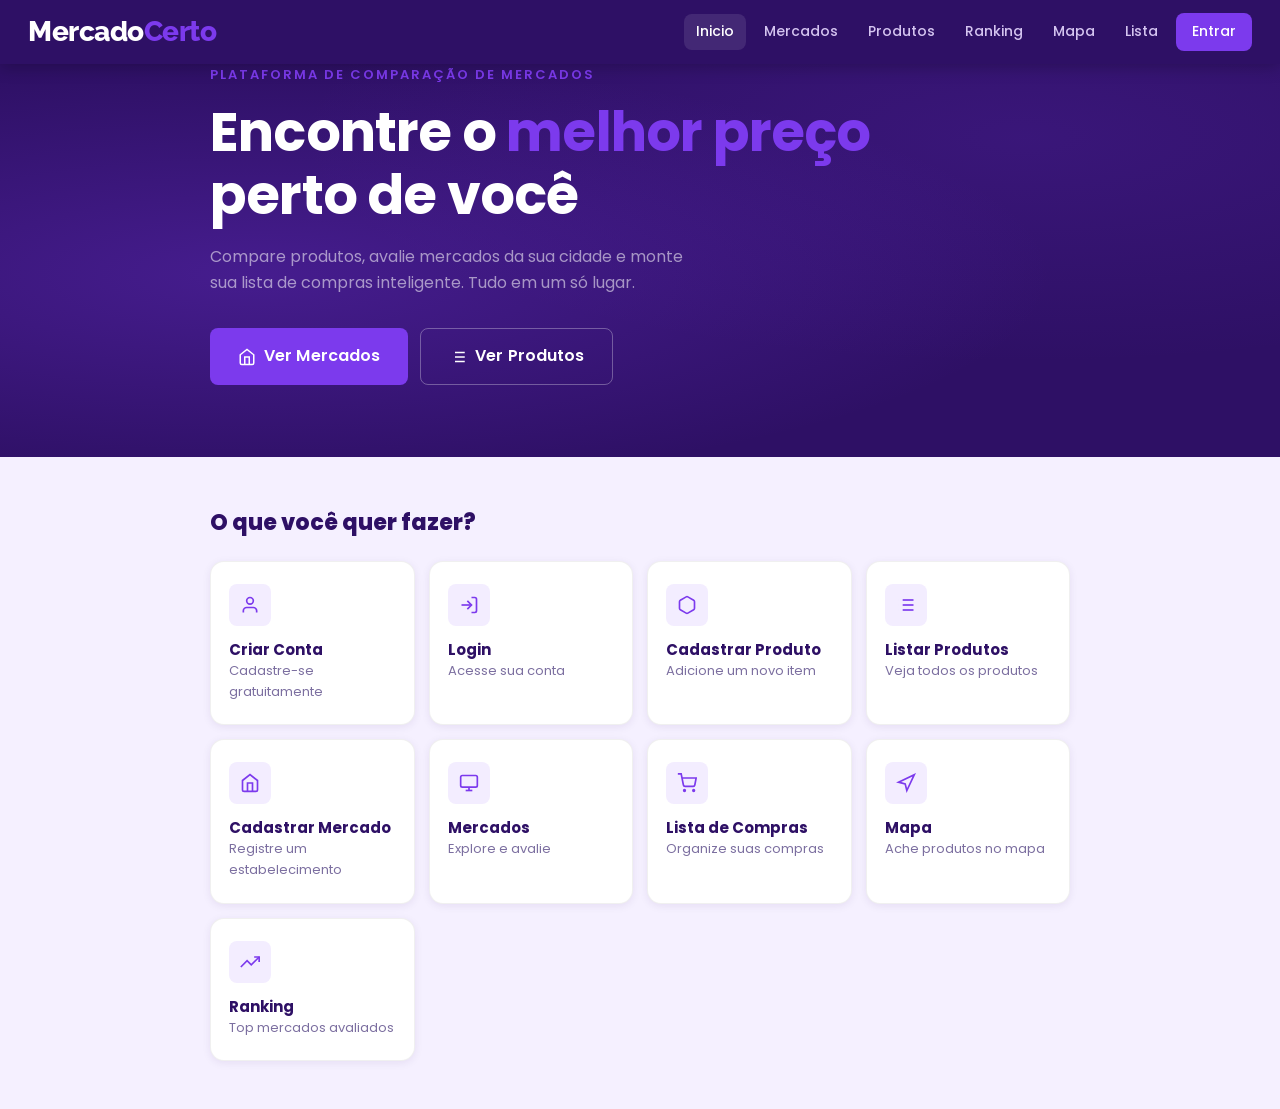
==== src/main/resources/static/index.html @ d7cc8259 "Initial commit: subindo MercadoCerto startup completo" ====
<!doctype html>
<html lang="pt-BR">
<head>
  <meta charset="utf-8"/>
  <meta name="viewport" content="width=device-width,initial-scale=1"/>
  <title>MercadoCerto — Compare, economize e descubra</title>
  <link rel="stylesheet" href="css/style.css"/>
  <link rel="stylesheet" href="https://cdnjs.cloudflare.com/ajax/libs/font-awesome/6.5.0/css/all.min.css"/>
</head>
<body>

<header class="header" id="main-header"></header>

<!-- HERO -->
<section class="home-hero">
  <div class="container">
    <p class="home-hero-eyebrow">Plataforma de Comparação de Mercados</p>
    <h1 class="home-hero-title">
      Encontre o <em>melhor preço</em><br>perto de você
    </h1>
    <p class="home-hero-desc">
      Compare produtos, avalie mercados da sua cidade e monte sua lista de compras inteligente. Tudo em um só lugar.
    </p>
    <div class="home-hero-actions">
      <a href="mercados.html" class="btn btn-primary btn-lg">
        <svg width="18" height="18" viewBox="0 0 24 24" fill="none" stroke="currentColor" stroke-width="2"><path d="M3 9l9-7 9 7v11a2 2 0 01-2 2H5a2 2 0 01-2-2z"/><polyline points="9 22 9 12 15 12 15 22"/></svg>
        Ver Mercados
      </a>
      <a href="lista-produtos.html" class="btn btn-ghost btn-lg" style="color:#fff;border-color:rgba(255,255,255,.3);">
        <svg width="18" height="18" viewBox="0 0 24 24" fill="none" stroke="currentColor" stroke-width="2"><line x1="8" y1="6" x2="21" y2="6"/><line x1="8" y1="12" x2="21" y2="12"/><line x1="8" y1="18" x2="21" y2="18"/><line x1="3" y1="6" x2="3.01" y2="6"/><line x1="3" y1="12" x2="3.01" y2="12"/><line x1="3" y1="18" x2="3.01" y2="18"/></svg>
        Ver Produtos
      </a>
    </div>
  </div>
</section>

<!-- ACTIONS -->
<section class="home-actions-section">
  <div class="container">
    <p class="home-actions-title">O que você quer fazer?</p>

    <div class="actions-grid">

      <a href="cadastro.html" class="action-card">
        <div class="action-card-icon">
          <svg width="20" height="20" viewBox="0 0 24 24" fill="none" stroke="currentColor" stroke-width="2"><path d="M20 21v-2a4 4 0 00-4-4H8a4 4 0 00-4 4v2"/><circle cx="12" cy="7" r="4"/></svg>
        </div>
        <div>
          <div class="action-card-label">Criar Conta</div>
          <div class="action-card-desc">Cadastre-se gratuitamente</div>
        </div>
      </a>

      <a href="login.html" class="action-card">
        <div class="action-card-icon">
          <svg width="20" height="20" viewBox="0 0 24 24" fill="none" stroke="currentColor" stroke-width="2"><path d="M15 3h4a2 2 0 012 2v14a2 2 0 01-2 2h-4"/><polyline points="10 17 15 12 10 7"/><line x1="15" y1="12" x2="3" y2="12"/></svg>
        </div>
        <div>
          <div class="action-card-label">Login</div>
          <div class="action-card-desc">Acesse sua conta</div>
        </div>
      </a>

      <a href="cadastro-produto.html" class="action-card">
        <div class="action-card-icon">
          <svg width="20" height="20" viewBox="0 0 24 24" fill="none" stroke="currentColor" stroke-width="2"><path d="M21 16V8a2 2 0 00-1-1.73l-7-4a2 2 0 00-2 0l-7 4A2 2 0 003 8v8a2 2 0 001 1.73l7 4a2 2 0 002 0l7-4A2 2 0 0021 16z"/></svg>
        </div>
        <div>
          <div class="action-card-label">Cadastrar Produto</div>
          <div class="action-card-desc">Adicione um novo item</div>
        </div>
      </a>

      <a href="lista-produtos.html" class="action-card">
        <div class="action-card-icon">
          <svg width="20" height="20" viewBox="0 0 24 24" fill="none" stroke="currentColor" stroke-width="2"><line x1="8" y1="6" x2="21" y2="6"/><line x1="8" y1="12" x2="21" y2="12"/><line x1="8" y1="18" x2="21" y2="18"/><line x1="3" y1="6" x2="3.01" y2="6"/><line x1="3" y1="12" x2="3.01" y2="12"/><line x1="3" y1="18" x2="3.01" y2="18"/></svg>
        </div>
        <div>
          <div class="action-card-label">Listar Produtos</div>
          <div class="action-card-desc">Veja todos os produtos</div>
        </div>
      </a>

      <a href="cadastro-mercado.html" class="action-card">
        <div class="action-card-icon">
          <svg width="20" height="20" viewBox="0 0 24 24" fill="none" stroke="currentColor" stroke-width="2"><path d="M3 9l9-7 9 7v11a2 2 0 01-2 2H5a2 2 0 01-2-2z"/><polyline points="9 22 9 12 15 12 15 22"/></svg>
        </div>
        <div>
          <div class="action-card-label">Cadastrar Mercado</div>
          <div class="action-card-desc">Registre um estabelecimento</div>
        </div>
      </a>

      <a href="mercados.html" class="action-card">
        <div class="action-card-icon">
          <svg width="20" height="20" viewBox="0 0 24 24" fill="none" stroke="currentColor" stroke-width="2"><rect x="2" y="3" width="20" height="14" rx="2"/><line x1="8" y1="21" x2="16" y2="21"/><line x1="12" y1="17" x2="12" y2="21"/></svg>
        </div>
        <div>
          <div class="action-card-label">Mercados</div>
          <div class="action-card-desc">Explore e avalie</div>
        </div>
      </a>

      <a href="lista-compra.html" class="action-card">
        <div class="action-card-icon">
          <svg width="20" height="20" viewBox="0 0 24 24" fill="none" stroke="currentColor" stroke-width="2"><circle cx="9" cy="21" r="1"/><circle cx="20" cy="21" r="1"/><path d="M1 1h4l2.68 13.39a2 2 0 001.99 1.61h9.72a2 2 0 001.99-1.61L23 6H6"/></svg>
        </div>
        <div>
          <div class="action-card-label">Lista de Compras</div>
          <div class="action-card-desc">Organize suas compras</div>
        </div>
      </a>

      <a href="mapa.html" class="action-card">
        <div class="action-card-icon">
          <svg width="20" height="20" viewBox="0 0 24 24" fill="none" stroke="currentColor" stroke-width="2"><polygon points="3 11 22 2 13 21 11 13 3 11"/></svg>
        </div>
        <div>
          <div class="action-card-label">Mapa</div>
          <div class="action-card-desc">Ache produtos no mapa</div>
        </div>
      </a>

      <a href="ranking.html" class="action-card">
        <div class="action-card-icon">
          <svg width="20" height="20" viewBox="0 0 24 24" fill="none" stroke="currentColor" stroke-width="2"><polyline points="23 6 13.5 15.5 8.5 10.5 1 18"/><polyline points="17 6 23 6 23 12"/></svg>
        </div>
        <div>
          <div class="action-card-label">Ranking</div>
          <div class="action-card-desc">Top mercados avaliados</div>
        </div>
      </a>

    </div>
  </div>
</section>

<script src="js/main.js"></script>
<script src="js/header.js"></script>
<script>
  // Adaptar interface baseado no usuario logado
  (function() {
    const u = getUsuarioLogado();
    if (!u) return;

    // Esconder cards de login/cadastro se logado
    const actions = document.querySelector('.actions-grid');
    if (!actions) return;

    // Adicionar card de dashboard no inicio
    const dashCard = document.createElement('a');
    dashCard.href = u.tipoConta === 'COMERCIO' ? 'painel-comercio.html' : 'dashboard.html';
    dashCard.className = 'action-card';
    dashCard.innerHTML = `
      <div class="action-card-icon">
        <svg width="20" height="20" viewBox="0 0 24 24" fill="none" stroke="currentColor" stroke-width="2"><rect x="3" y="3" width="7" height="7"/><rect x="14" y="3" width="7" height="7"/><rect x="14" y="14" width="7" height="7"/><rect x="3" y="14" width="7" height="7"/></svg>
      </div>
      <div>
        <div class="action-card-label">Meu Painel</div>
        <div class="action-card-desc">${u.tipoConta === 'COMERCIO' ? 'Gerencie seu comercio' : 'Suas listas e precos'}</div>
      </div>`;
    actions.insertBefore(dashCard, actions.firstChild);

    // Esconder cards de Criar Conta e Login
    const links = actions.querySelectorAll('a');
    links.forEach(link => {
      if (link.href.includes('cadastro.html') || link.href.includes('login.html')) {
        link.style.display = 'none';
      }
      // Esconder "Cadastrar Produto" e "Cadastrar Mercado" para consumidores
      if (u.tipoConta === 'USUARIO') {
        if (link.href.includes('cadastro-produto.html') || link.href.includes('cadastro-mercado.html')) {
          link.style.display = 'none';
        }
      }
    });
  })();
</script>
</body>
</html>
---- src/main/resources/static/css/style.css ----
@import url('https://fonts.googleapis.com/css2?family=Poppins:ital,wght@0,300;0,400;0,500;0,600;0,700;0,800;1,300;1,400&family=Raleway:wght@700;800&display=swap');

/* ═══════════════════════════════════════════════
   TOKENS
═══════════════════════════════════════════════ */
:root {
  --green:       #7c3aed;
  --green-dark:  #6d28d9;
  --green-light: #f3edff;
  --green-glow:  rgba(124, 58, 237, 0.18);

  --ink:         #2e1065;
  --ink-mid:     #4c1d95;
  --ink-soft:    #7c6fa0;
  --ink-faint:   #d4c4f0;

  --surface:     #ffffff;
  --surface-2:   #f5f0ff;
  --surface-3:   #ede8ff;

  --danger:      #e03c3c;
  --gold:        #f5a623;
  --price-red:   #e12626;

  --radius-sm:   8px;
  --radius:      14px;
  --radius-lg:   22px;

  --shadow-sm:   0 2px 8px rgba(46,16,101,.08);
  --shadow:      0 6px 24px rgba(46,16,101,.12);
  --shadow-lg:   0 16px 48px rgba(46,16,101,.16);

  --transition:  0.22s cubic-bezier(.4,0,.2,1);
  --font-head:   'Poppins', sans-serif;
  --font-body:   'Poppins', sans-serif;
  --font-brand:  'Raleway', sans-serif;
}

/* ═══════════════════════════════════════════════
   RESET & BASE
═══════════════════════════════════════════════ */
*, *::before, *::after { margin: 0; padding: 0; box-sizing: border-box; }

html { scroll-behavior: smooth; }

body {
  font-family: var(--font-body);
  font-size: 16px;
  line-height: 1.65;
  color: var(--ink);
  background: var(--surface-2);
  min-height: 100vh;
  -webkit-font-smoothing: antialiased;
}

/* ═══════════════════════════════════════════════
   HEADER
═══════════════════════════════════════════════ */
.header {
  position: fixed;
  top: 0; left: 0; right: 0;
  z-index: 100;
  height: 64px;
  background: var(--ink);
  display: flex;
  align-items: center;
  justify-content: space-between;
  padding: 0 28px;
  box-shadow: 0 2px 16px rgba(0,0,0,.25);
}

.header-brand {
  font-family: var(--font-brand);
  font-size: 28px;
  font-weight: 800;
  text-decoration: none;
  letter-spacing: -0.5px;
  display: flex;
  align-items: center;
  gap: 0;
}

.brand-mercado { color: #fff; }
.brand-certo   { color: var(--green); }

.header-nav {
  display: flex;
  align-items: center;
  gap: 6px;
}

.nav-link {
  font-family: var(--font-body);
  font-size: 14px;
  font-weight: 500;
  color: var(--ink-faint);
  text-decoration: none;
  padding: 6px 12px;
  border-radius: var(--radius-sm);
  transition: var(--transition);
  white-space: nowrap;
}

.nav-link:hover, .nav-link.active {
  color: #fff;
  background: rgba(255,255,255,.1);
}

.nav-link-cta {
  background: var(--green);
  color: #fff !important;
  padding: 7px 16px;
}

.nav-link-cta:hover {
  background: var(--green-dark) !important;
}

/* Hamburger (mobile) */
.hamburger {
  display: none;
  flex-direction: column;
  gap: 5px;
  background: none;
  border: none;
  cursor: pointer;
  padding: 4px;
}

.hamburger span {
  display: block;
  width: 22px;
  height: 2px;
  background: #fff;
  border-radius: 2px;
  transition: var(--transition);
}

/* Mobile nav drawer */
.mobile-nav {
  display: none;
  position: fixed;
  top: 64px; left: 0; right: 0;
  background: var(--ink);
  padding: 12px 16px 20px;
  z-index: 99;
  box-shadow: var(--shadow-lg);
  flex-direction: column;
  gap: 4px;
}

.mobile-nav.open { display: flex; }

.mobile-nav .nav-link {
  font-size: 16px;
  padding: 10px 14px;
  color: var(--ink-faint);
}

/* ═══════════════════════════════════════════════
   PAGE WRAPPER
═══════════════════════════════════════════════ */
.page {
  padding-top: 88px;
  min-height: 100vh;
}

.container {
  width: 100%;
  max-width: 900px;
  margin: 0 auto;
  padding: 0 20px;
}

.container-narrow {
  width: 100%;
  max-width: 480px;
  margin: 0 auto;
  padding: 0 20px;
}

/* ═══════════════════════════════════════════════
   PAGE HEADERS
═══════════════════════════════════════════════ */
.page-title {
  font-family: var(--font-head);
  font-size: 32px;
  font-weight: 700;
  color: var(--ink);
  margin-bottom: 8px;
  letter-spacing: -0.3px;
  line-height: 1.2;
}

.page-subtitle {
  font-size: 15px;
  color: var(--ink-soft);
  margin-bottom: 32px;
  line-height: 1.6;
}

/* ═══════════════════════════════════════════════
   CARD
═══════════════════════════════════════════════ */
.card {
  background: var(--surface);
  border-radius: var(--radius-lg);
  box-shadow: var(--shadow);
  padding: 32px;
  border: 1px solid rgba(0,0,0,.05);
}

.card-sm { padding: 20px 24px; }

/* ═══════════════════════════════════════════════
   FORMS
═══════════════════════════════════════════════ */
.form-group {
  display: flex;
  flex-direction: column;
  gap: 7px;
  margin-bottom: 24px;
}

.form-label {
  font-size: 14px;
  font-weight: 600;
  color: var(--ink-mid);
  letter-spacing: .2px;
}

.form-label .req { color: var(--green); margin-left: 2px; }

.form-input,
.form-select,
.form-textarea {
  width: 100%;
  padding: 12px 14px;
  border: 1.5px solid var(--ink-faint);
  border-radius: var(--radius-sm);
  font-family: var(--font-body);
  font-size: 15px;
  color: var(--ink);
  background: var(--surface);
  outline: none;
  transition: var(--transition);
}

.form-input::placeholder,
.form-textarea::placeholder { color: var(--ink-soft); opacity: .7; }

.form-input:focus,
.form-select:focus,
.form-textarea:focus {
  border-color: var(--green);
  box-shadow: 0 0 0 3px var(--green-glow);
}

.form-input:hover,
.form-select:hover { border-color: var(--ink-soft); }

/* Input de arquivo (foto) — estilo do botão "Escolher arquivo" */
.form-input[type="file"] {
  padding: 8px 10px;
  font-size: 13px;
  cursor: pointer;
  color: var(--ink-soft);
}
.form-input[type="file"]::file-selector-button {
  margin-right: 12px;
  padding: 8px 16px;
  border: none;
  border-radius: var(--radius-sm);
  background: #7c3aed;
  color: #fff;
  font-family: var(--font-body);
  font-size: 13px;
  font-weight: 600;
  cursor: pointer;
  transition: background .15s ease;
}
.form-input[type="file"]::file-selector-button:hover {
  background: #6d28d9;
}

/* Área de upload visual (clicável) — para foto de mercado/produto */
.upload-area {
  position: relative;
  display: flex;
  align-items: center;
  justify-content: center;
  width: 100%;
  min-height: 180px;
  border: 2px dashed var(--ink-faint);
  border-radius: var(--radius);
  background: var(--surface-3);
  cursor: pointer;
  overflow: hidden;
  transition: border-color .2s ease, background .2s ease;
}
.upload-area:hover {
  border-color: #7c3aed;
  background: rgba(124, 58, 237, .04);
}
.upload-area.dragover {
  border-color: #7c3aed;
  background: rgba(124, 58, 237, .08);
}
.upload-area-placeholder {
  display: flex;
  flex-direction: column;
  align-items: center;
  justify-content: center;
  color: var(--ink-soft);
  text-align: center;
  padding: 20px;
}
.upload-area-placeholder svg { margin-bottom: 10px; color: #7c3aed; }
.upload-area-title {
  font-family: var(--font-body);
  font-size: 14px;
  font-weight: 600;
  color: var(--ink);
  margin-bottom: 4px;
}
.upload-area-sub { font-size: 12px; color: var(--ink-soft); }
.upload-area-preview {
  width: 100%;
  max-height: 240px;
  object-fit: cover;
  display: block;
}
.upload-area-overlay {
  position: absolute;
  inset: 0;
  background: rgba(0, 0, 0, .55);
  color: #fff;
  display: flex;
  flex-direction: column;
  align-items: center;
  justify-content: center;
  opacity: 0;
  transition: opacity .2s ease;
}
.upload-area:hover .upload-area-overlay { opacity: 1; }
/* Quando há preview, o placeholder some */
.upload-area.has-preview .upload-area-placeholder { display: none; }
.upload-area:not(.has-preview) .upload-area-overlay { display: none; }

.form-textarea {
  resize: vertical;
  min-height: 110px;
  line-height: 1.65;
}

.form-select {
  appearance: none;
  background-image: url("data:image/svg+xml,%3Csvg xmlns='http://www.w3.org/2000/svg' width='12' height='12' viewBox='0 0 12 12'%3E%3Cpath fill='%236b7d72' d='M6 8L1 3h10z'/%3E%3C/svg%3E");
  background-repeat: no-repeat;
  background-position: right 14px center;
  padding-right: 36px;
}

.form-file-label {
  display: flex;
  align-items: center;
  gap: 10px;
  padding: 12px 14px;
  border: 1.5px dashed var(--ink-faint);
  border-radius: var(--radius-sm);
  cursor: pointer;
  transition: var(--transition);
  font-size: 15px;
  color: var(--ink-soft);
}

.form-file-label:hover {
  border-color: var(--green);
  color: var(--green);
  background: var(--green-light);
}

.form-file-label svg { flex-shrink: 0; }

input[type="file"] { display: none; }

/* ═══════════════════════════════════════════════
   BUTTONS
═══════════════════════════════════════════════ */
.btn {
  display: inline-flex;
  align-items: center;
  justify-content: center;
  gap: 8px;
  padding: 12px 22px;
  border: none;
  border-radius: var(--radius-sm);
  font-family: var(--font-body);
  font-size: 15px;
  font-weight: 600;
  cursor: pointer;
  text-decoration: none;
  transition: var(--transition);
  white-space: nowrap;
  letter-spacing: .1px;
}

.btn-primary {
  background: var(--green);
  color: #fff;
}

.btn-primary:hover {
  background: var(--green-dark);
  transform: translateY(-1px);
  box-shadow: 0 6px 20px rgba(107,34,243,.3);
}

.btn-secondary {
  background: var(--surface-3);
  color: var(--ink-mid);
}

.btn-secondary:hover {
  background: var(--ink-faint);
}

.btn-ghost {
  background: transparent;
  color: var(--ink-mid);
  border: 1.5px solid var(--ink-faint);
}

.btn-ghost:hover {
  border-color: var(--ink-mid);
  color: var(--ink);
}

.btn-danger {
  background: var(--danger);
  color: #fff;
}

.btn-danger:hover { filter: brightness(.9); }

.btn-full { width: 100%; }

.btn-lg { padding: 14px 28px; font-size: 16px; }

.btn:disabled {
  opacity: .5;
  cursor: not-allowed;
  transform: none !important;
  box-shadow: none !important;
}

/* ═══════════════════════════════════════════════
   BADGES
═══════════════════════════════════════════════ */
.badge {
  display: inline-flex;
  align-items: center;
  gap: 4px;
  padding: 3px 10px;
  border-radius: 999px;
  font-size: 13px;
  font-weight: 600;
  letter-spacing: .2px;
}

.badge-green  { background: var(--green-light); color: #5318c2; }
.badge-gray   { background: var(--surface-3);   color: var(--ink-soft);   }
.badge-gold   { background: #fef6e0;            color: #b07a0a;           }

/* ═══════════════════════════════════════════════
   PRODUCT CARDS
═══════════════════════════════════════════════ */
.products-grid {
  display: grid;
  grid-template-columns: repeat(auto-fill, minmax(260px, 1fr));
  gap: 18px;
}

.product-card {
  background: var(--surface);
  border-radius: var(--radius);
  border: 1px solid rgba(0,0,0,.06);
  overflow: hidden;
  box-shadow: var(--shadow-sm);
  transition: var(--transition);
  display: flex;
  flex-direction: column;
}

.product-card:hover {
  box-shadow: var(--shadow);
  transform: translateY(-3px);
}

.product-card-img {
  width: 100%;
  height: 160px;
  object-fit: cover;
  background: var(--surface-3);
  display: flex;
  align-items: center;
  justify-content: center;
  color: var(--ink-soft);
  font-size: 13px;
}

.product-card-img img {
  width: 100%;
  height: 100%;
  object-fit: contain;
  background: var(--surface);
  padding: 4px;
}

.product-card-img-placeholder {
  width: 100%;
  height: 160px;
  background: var(--surface-3);
  display: flex;
  flex-direction: column;
  align-items: center;
  justify-content: center;
  gap: 8px;
  color: var(--ink-soft);
  font-size: 12px;
}

.product-card-body {
  padding: 18px;
  flex: 1;
  display: flex;
  flex-direction: column;
  gap: 8px;
}

.product-card-name {
  font-family: var(--font-head);
  font-size: 16px;
  font-weight: 700;
  color: var(--ink);
  margin-bottom: 4px;
  line-height: 1.3;
}

.product-card-meta {
  font-size: 13px;
  color: var(--ink-soft);
  display: flex;
  align-items: center;
  gap: 6px;
  line-height: 1.5;
}

.product-card-price {
  font-family: var(--font-head);
  font-size: 22px;
  font-weight: 800;
  color: var(--price-red);
  margin-top: auto;
  padding-top: 10px;
}

/* ═══════════════════════════════════════════════
   MARKET CARDS
═══════════════════════════════════════════════ */
.market-list { display: flex; flex-direction: column; gap: 14px; }

.market-card {
  background: var(--surface);
  border-radius: var(--radius);
  border: 1px solid rgba(0,0,0,.06);
  padding: 20px 22px;
  box-shadow: var(--shadow-sm);
  display: flex;
  align-items: center;
  justify-content: space-between;
  gap: 16px;
  transition: var(--transition);
}

.market-card:hover {
  box-shadow: var(--shadow);
  border-color: var(--green-light);
}

.market-card-left { display: flex; align-items: center; gap: 14px; flex: 1; min-width: 0; }

.market-icon {
  width: 46px;
  height: 46px;
  border-radius: var(--radius-sm);
  background: var(--green-light);
  display: flex;
  align-items: center;
  justify-content: center;
  flex-shrink: 0;
  color: var(--green);
}

.market-name {
  font-family: var(--font-head);
  font-size: 17px;
  font-weight: 700;
  color: var(--ink);
  margin-bottom: 5px;
  line-height: 1.3;
  white-space: nowrap;
  overflow: hidden;
  text-overflow: ellipsis;
}

.market-coords {
  font-size: 13px;
  color: var(--ink-soft);
  line-height: 1.5;
}

.market-rating {
  display: flex;
  flex-direction: column;
  align-items: flex-end;
  gap: 4px;
  flex-shrink: 0;
}

.stars { color: var(--gold); font-size: 15px; letter-spacing: 1px; }
.rating-val { font-size: 13px; color: var(--ink-soft); }

/* ═══════════════════════════════════════════════
   RANKING
═══════════════════════════════════════════════ */
.ranking-list { display: flex; flex-direction: column; gap: 12px; }

.ranking-card {
  background: var(--surface);
  border-radius: var(--radius);
  border: 1px solid rgba(0,0,0,.06);
  padding: 18px 22px;
  display: flex;
  align-items: center;
  gap: 18px;
  box-shadow: var(--shadow-sm);
  transition: var(--transition);
}

.ranking-card:hover { transform: translateX(3px); box-shadow: var(--shadow); }

.ranking-card.rank-1 { border-left: 4px solid var(--gold); }
.ranking-card.rank-2 { border-left: 4px solid #c0c0c0; }
.ranking-card.rank-3 { border-left: 4px solid #cd7f32; }

.ranking-pos {
  font-family: var(--font-head);
  font-size: 22px;
  font-weight: 800;
  color: var(--ink-soft);
  min-width: 36px;
  text-align: center;
}

.ranking-card.rank-1 .ranking-pos { color: var(--gold); }
.ranking-card.rank-2 .ranking-pos { color: #a0a0a0; }
.ranking-card.rank-3 .ranking-pos { color: #cd7f32; }

.ranking-info { flex: 1; }

.ranking-name {
  font-family: var(--font-head);
  font-size: 17px;
  font-weight: 700;
  color: var(--ink);
  margin-bottom: 5px;
  line-height: 1.3;
}

.ranking-votes { font-size: 13px; color: var(--ink-soft); line-height: 1.5; }

.ranking-score {
  display: flex;
  flex-direction: column;
  align-items: flex-end;
  gap: 2px;
}

.score-num {
  font-family: var(--font-head);
  font-size: 26px;
  font-weight: 800;
  color: var(--green);
}

/* ═══════════════════════════════════════════════
   MODAL
═══════════════════════════════════════════════ */
.modal-overlay {
  position: fixed;
  inset: 0;
  background: rgba(14,28,20,.5);
  backdrop-filter: blur(4px);
  display: flex;
  align-items: center;
  justify-content: center;
  z-index: 200;
  padding: 20px;
  opacity: 0;
  pointer-events: none;
  transition: opacity var(--transition);
}

.modal-overlay.open {
  opacity: 1;
  pointer-events: all;
}

.modal {
  background: var(--surface);
  border-radius: var(--radius-lg);
  padding: 32px;
  width: 100%;
  max-width: 420px;
  box-shadow: var(--shadow-lg);
  transform: translateY(16px) scale(.97);
  transition: transform var(--transition);
}

.modal-overlay.open .modal {
  transform: translateY(0) scale(1);
}

.modal-title {
  font-family: var(--font-head);
  font-size: 22px;
  font-weight: 800;
  margin-bottom: 10px;
  line-height: 1.2;
}

.modal-subtitle {
  font-size: 14px;
  color: var(--ink-soft);
  margin-bottom: 28px;
  line-height: 1.65;
}

.modal-actions {
  display: flex;
  flex-direction: column;
  gap: 10px;
  margin-top: 24px;
}

/* ═══════════════════════════════════════════════
   STARS SELECTOR
═══════════════════════════════════════════════ */
.stars-selector {
  display: flex;
  gap: 8px;
  justify-content: center;
  margin: 20px 0;
}

.star-btn {
  font-size: 34px;
  cursor: pointer;
  background: none;
  border: none;
  line-height: 1;
  transition: transform var(--transition), color var(--transition);
  color: var(--ink-faint);
}

.star-btn:hover,
.star-btn.filled { color: var(--gold); transform: scale(1.15); }

/* ═══════════════════════════════════════════════
   TOAST
═══════════════════════════════════════════════ */
#toast-container {
  position: fixed;
  bottom: 28px;
  right: 28px;
  z-index: 9999;
  display: flex;
  flex-direction: column;
  gap: 10px;
  align-items: flex-end;
}

.toast {
  background: var(--ink);
  color: #fff;
  padding: 13px 20px;
  border-radius: var(--radius-sm);
  font-size: 15px;
  font-weight: 500;
  box-shadow: var(--shadow-lg);
  display: flex;
  align-items: center;
  gap: 10px;
  max-width: 340px;
  animation: toastIn .28s ease forwards;
}

.toast.toast-success .toast-icon { color: var(--green); }
.toast.toast-error   .toast-icon { color: #ff7070; }
.toast.toast-info    .toast-icon { color: #70b4ff; }

.toast-out { animation: toastOut .25s ease forwards; }

@keyframes toastIn  { from { opacity:0; transform: translateX(20px); } to { opacity:1; transform: translateX(0); } }
@keyframes toastOut { to   { opacity:0; transform: translateX(20px); } }

/* ═══════════════════════════════════════════════
   EMPTY STATES
═══════════════════════════════════════════════ */
.empty-state {
  text-align: center;
  padding: 60px 20px;
  color: var(--ink-soft);
}

.empty-state-icon {
  font-size: 48px;
  margin-bottom: 16px;
  opacity: .5;
}

.empty-state-title {
  font-family: var(--font-head);
  font-size: 20px;
  font-weight: 700;
  color: var(--ink);
  margin-bottom: 10px;
  line-height: 1.3;
}

.empty-state-text { font-size: 15px; line-height: 1.65; }

/* ═══════════════════════════════════════════════
   LOADING SPINNER
═══════════════════════════════════════════════ */
.spinner {
  width: 36px;
  height: 36px;
  border: 3px solid var(--surface-3);
  border-top-color: var(--green);
  border-radius: 50%;
  animation: spin .7s linear infinite;
}

.loading-center {
  display: flex;
  justify-content: center;
  padding: 48px 0;
}

@keyframes spin { to { transform: rotate(360deg); } }

/* ═══════════════════════════════════════════════
   AUTH PAGES
═══════════════════════════════════════════════ */
.auth-page {
  min-height: 100vh;
  display: grid;
  grid-template-columns: 1fr 1fr;
}

.auth-left {
  background: var(--ink);
  display: flex;
  flex-direction: column;
  justify-content: space-between;
  padding: 48px;
  position: relative;
  overflow: hidden;
}

.auth-left::before {
  content: '';
  position: absolute;
  inset: 0;
  background: radial-gradient(ellipse at 30% 70%, rgba(124,58,237,.30) 0%, transparent 65%),
              radial-gradient(ellipse at 80% 20%, rgba(124,58,237,.15) 0%, transparent 55%);
}

.auth-left-content { position: relative; z-index: 1; }

.auth-logo {
  font-family: var(--font-brand);
  font-size: 34px;
  font-weight: 800;
  text-decoration: none;
  letter-spacing: -0.5px;
}

.auth-tagline {
  margin-top: 48px;
  font-family: var(--font-head);
  font-size: 38px;
  font-weight: 700;
  color: #fff;
  line-height: 1.2;
  letter-spacing: -0.5px;
}

.auth-tagline em {
  font-style: normal;
  color: var(--green);
}

.auth-description {
  margin-top: 16px;
  font-size: 15px;
  color: rgba(255,255,255,.55);
  line-height: 1.6;
  max-width: 320px;
}

.auth-features {
  margin-top: 40px;
  display: flex;
  flex-direction: column;
  gap: 12px;
  position: relative;
  z-index: 1;
}

.auth-feature {
  display: flex;
  align-items: center;
  gap: 10px;
  font-size: 14px;
  color: rgba(255,255,255,.65);
}

.auth-feature-dot {
  width: 6px;
  height: 6px;
  border-radius: 50%;
  background: var(--green);
  flex-shrink: 0;
}

.auth-right {
  background: var(--surface-2);
  display: flex;
  align-items: center;
  justify-content: center;
  padding: 48px 40px;
}

.auth-form-box {
  width: 100%;
  max-width: 380px;
}

.auth-form-title {
  font-family: var(--font-head);
  font-size: 28px;
  font-weight: 800;
  color: var(--ink);
  margin-bottom: 8px;
  line-height: 1.2;
}

.auth-form-subtitle {
  font-size: 15px;
  color: var(--ink-soft);
  margin-bottom: 32px;
  line-height: 1.6;
}

.auth-switch {
  text-align: center;
  margin-top: 20px;
  font-size: 14px;
  color: var(--ink-soft);
}

.auth-switch a {
  color: var(--green);
  font-weight: 600;
  text-decoration: none;
}

.auth-switch a:hover { text-decoration: underline; }

/* ═══════════════════════════════════════════════
   HOME PAGE
═══════════════════════════════════════════════ */
.home-hero {
  background: var(--ink);
  padding: 64px 0 72px;
  position: relative;
  overflow: hidden;
}

.home-hero::before {
  content: '';
  position: absolute;
  inset: 0;
  background: radial-gradient(ellipse at 20% 60%, rgba(124,58,237,.30) 0%, transparent 55%),
              radial-gradient(ellipse at 80% 30%, rgba(124,58,237,.15) 0%, transparent 50%);
}

.home-hero .container { position: relative; z-index: 1; }

.home-hero-eyebrow {
  font-size: 13px;
  font-weight: 600;
  letter-spacing: 2px;
  text-transform: uppercase;
  color: var(--green);
  margin-bottom: 16px;
}

.home-hero-title {
  font-family: var(--font-head);
  font-size: clamp(34px, 5.5vw, 54px);
  font-weight: 700;
  color: #fff;
  line-height: 1.15;
  letter-spacing: -0.8px;
  margin-bottom: 18px;
}

.home-hero-title em {
  font-style: normal;
  color: var(--green);
}

.home-hero-desc {
  font-size: 16px;
  color: rgba(255,255,255,.55);
  max-width: 480px;
  line-height: 1.65;
  margin-bottom: 32px;
}

.home-hero-actions { display: flex; gap: 12px; flex-wrap: wrap; }

.home-actions-section {
  padding: 48px 0;
}

.home-actions-title {
  font-family: var(--font-head);
  font-size: 22px;
  font-weight: 800;
  color: var(--ink);
  margin-bottom: 20px;
}

.actions-grid {
  display: grid;
  grid-template-columns: repeat(auto-fill, minmax(180px, 1fr));
  gap: 14px;
}

.action-card {
  background: var(--surface);
  border-radius: var(--radius);
  padding: 22px 18px;
  text-decoration: none;
  border: 1px solid rgba(0,0,0,.06);
  box-shadow: var(--shadow-sm);
  display: flex;
  flex-direction: column;
  align-items: flex-start;
  gap: 12px;
  transition: var(--transition);
}

.action-card:hover {
  box-shadow: var(--shadow);
  transform: translateY(-3px);
  border-color: var(--green-light);
}

.action-card-icon {
  width: 42px;
  height: 42px;
  border-radius: var(--radius-sm);
  background: var(--green-light);
  display: flex;
  align-items: center;
  justify-content: center;
  color: var(--green);
}

.action-card-label {
  font-family: var(--font-head);
  font-size: 15px;
  font-weight: 700;
  color: var(--ink);
}

.action-card-desc {
  font-size: 13px;
  color: var(--ink-soft);
  line-height: 1.6;
  margin-top: -2px;
}

/* ═══════════════════════════════════════════════
   MAPA
═══════════════════════════════════════════════ */
.map-page { display: flex; flex-direction: column; min-height: 100vh; padding-top: 64px; }

.map-search-bar {
  background: var(--surface);
  border-bottom: 1px solid rgba(0,0,0,.08);
  padding: 14px 20px;
  display: flex;
  gap: 10px;
  align-items: center;
  position: sticky;
  top: 64px;
  z-index: 50;
  box-shadow: var(--shadow-sm);
}

.map-search-input {
  flex: 1;
  padding: 10px 14px;
  border: 1.5px solid var(--ink-faint);
  border-radius: var(--radius-sm);
  font-family: var(--font-body);
  font-size: 15px;
  outline: none;
  transition: var(--transition);
}

.map-search-input:focus {
  border-color: var(--green);
  box-shadow: 0 0 0 3px var(--green-glow);
}

#map {
  flex: 1;
  min-height: calc(100vh - 64px - 56px);
}

/* ═══════════════════════════════════════════════
   LISTA DE COMPRAS
═══════════════════════════════════════════════ */
.shopping-list-item {
  display: flex;
  align-items: center;
  gap: 12px;
  padding: 14px 0;
  border-bottom: 1px solid var(--surface-3);
}

.shopping-list-item:last-child { border-bottom: none; }

.shopping-list-check {
  width: 20px;
  height: 20px;
  border: 2px solid var(--ink-faint);
  border-radius: 5px;
  cursor: pointer;
  flex-shrink: 0;
  display: flex;
  align-items: center;
  justify-content: center;
  transition: var(--transition);
}

.shopping-list-check.checked {
  background: var(--green);
  border-color: var(--green);
  color: #fff;
}

.shopping-list-text {
  flex: 1;
  font-size: 15px;
  color: var(--ink);
  line-height: 1.5;
}

.shopping-list-text.checked {
  text-decoration: line-through;
  color: var(--ink-soft);
}

.shopping-list-qty {
  font-size: 13px;
  font-weight: 600;
  color: var(--ink-soft);
  background: var(--surface-3);
  padding: 2px 8px;
  border-radius: 999px;
}

/* ═══════════════════════════════════════════════
   DIVIDER & UTILS
═══════════════════════════════════════════════ */
.divider {
  height: 1px;
  background: var(--surface-3);
  margin: 24px 0;
}

.text-center { text-align: center; }
.text-muted  { color: var(--ink-soft); font-size: 14px; }
.mt-4 { margin-top: 16px; }
.mt-6 { margin-top: 24px; }
.mt-8 { margin-top: 32px; }

.row {
  display: flex;
  gap: 14px;
}

.row > * { flex: 1; }

/* ═══════════════════════════════════════════════
   GOOGLE MAPS INFOWINDOW OVERRIDE
═══════════════════════════════════════════════ */
.gm-style .gm-style-iw-c {
  border-radius: var(--radius) !important;
  box-shadow: var(--shadow-lg) !important;
  font-family: var(--font-body) !important;
}

.gm-style .gm-style-iw-d { font-size: 14px !important; line-height: 1.5 !important; }

/* ═══════════════════════════════════════════════
   RESPONSIVIDADE
═══════════════════════════════════════════════ */
@media (max-width: 768px) {
  .header-nav { display: none; }
  .hamburger  { display: flex; }

  .auth-page { grid-template-columns: 1fr; }
  .auth-left { display: none; }
  .auth-right { padding: 32px 24px; }

  .home-hero { padding: 40px 0 48px; }

  .row { flex-direction: column; }

  .products-grid { grid-template-columns: 1fr 1fr; }
}

@media (max-width: 480px) {
  .page { padding-top: 80px; }
  .products-grid { grid-template-columns: 1fr; }
  .actions-grid  { grid-template-columns: 1fr 1fr; }
  .card { padding: 22px 18px; }
}

/* ═══════════════════════════════════════════════
   USER MENU (HEADER)
═══════════════════════════════════════════════ */
.user-menu {
  position: relative;
  display: flex;
  align-items: center;
}

.user-avatar-btn {
  display: flex;
  align-items: center;
  gap: 8px;
  background: none;
  border: none;
  cursor: pointer;
  padding: 4px 10px;
  border-radius: var(--radius-sm);
  transition: var(--transition);
}

.user-avatar-btn:hover {
  background: rgba(255,255,255,.1);
}

.user-avatar {
  width: 32px;
  height: 32px;
  border-radius: 50%;
  background: var(--green);
  color: #fff;
  display: flex;
  align-items: center;
  justify-content: center;
  font-family: var(--font-head);
  font-size: 13px;
  font-weight: 700;
}

.user-name {
  font-size: 14px;
  font-weight: 500;
  color: var(--ink-faint);
  max-width: 120px;
  overflow: hidden;
  text-overflow: ellipsis;
  white-space: nowrap;
}

.user-avatar-btn svg { color: var(--ink-faint); }

.user-dropdown {
  display: none;
  position: absolute;
  top: calc(100% + 8px);
  right: 0;
  background: var(--surface);
  border-radius: var(--radius);
  box-shadow: var(--shadow-lg);
  min-width: 200px;
  z-index: 150;
  border: 1px solid rgba(0,0,0,.08);
  overflow: hidden;
}

.user-dropdown.open { display: block; }

.user-dropdown-info {
  padding: 14px 16px;
}

.user-dropdown-name {
  font-family: var(--font-head);
  font-size: 15px;
  font-weight: 700;
  color: var(--ink);
}

.user-dropdown-type {
  font-size: 13px;
  color: var(--ink-soft);
  margin-top: 4px;
  line-height: 1.5;
}

.user-dropdown-divider {
  height: 1px;
  background: var(--surface-3);
}

.user-dropdown-item {
  display: block;
  width: 100%;
  text-align: left;
  padding: 11px 16px;
  font-size: 14px;
  font-family: var(--font-body);
  color: var(--ink-mid);
  text-decoration: none;
  border: none;
  background: none;
  cursor: pointer;
  transition: var(--transition);
}

.user-dropdown-item:hover {
  background: var(--surface-2);
  color: var(--ink);
}

.user-dropdown-logout {
  color: var(--danger);
}

.user-dropdown-logout:hover {
  background: #fef2f2;
}

.mobile-user-info {
  display: flex;
  flex-direction: column;
  padding: 10px 14px;
  border-top: 1px solid rgba(255,255,255,.1);
  margin-top: 8px;
}

/* ═══════════════════════════════════════════════
   ACCOUNT TYPE TOGGLE (CADASTRO)
═══════════════════════════════════════════════ */
.account-type-toggle {
  display: flex;
  gap: 0;
  border-radius: var(--radius-sm);
  border: 1.5px solid var(--ink-faint);
  overflow: hidden;
  margin-bottom: 8px;
}

.account-type-btn {
  flex: 1;
  padding: 12px 16px;
  font-family: var(--font-body);
  font-size: 14px;
  font-weight: 600;
  border: none;
  background: var(--surface);
  color: var(--ink-soft);
  cursor: pointer;
  transition: var(--transition);
  text-align: center;
}

.account-type-btn.active {
  background: var(--green);
  color: #fff;
}

.account-type-btn:not(.active):hover {
  background: var(--surface-3);
}

.cnpj-field { display: none; }
.cnpj-field.show { display: flex; }

/* ═══════════════════════════════════════════════
   DASHBOARD CONSUMIDOR
═══════════════════════════════════════════════ */
.dash-grid {
  display: grid;
  grid-template-columns: repeat(auto-fit, minmax(200px, 1fr));
  gap: 18px;
  margin-bottom: 32px;
}

.dash-card {
  background: var(--surface);
  border-radius: var(--radius);
  padding: 22px 20px;
  border: 1px solid rgba(0,0,0,.06);
  box-shadow: var(--shadow-sm);
  transition: var(--transition);
}

.dash-card:hover {
  box-shadow: var(--shadow);
  transform: translateY(-2px);
}

.dash-card-icon {
  width: 42px;
  height: 42px;
  border-radius: var(--radius-sm);
  background: var(--green-light);
  color: var(--green);
  display: flex;
  align-items: center;
  justify-content: center;
  margin-bottom: 12px;
}

.dash-card-value {
  font-family: var(--font-head);
  font-size: 30px;
  font-weight: 800;
  color: var(--ink);
}

.dash-card-label {
  font-size: 13px;
  color: var(--ink-soft);
  margin-top: 6px;
  line-height: 1.5;
}

.dash-section {
  margin-bottom: 36px;
}

.dash-section-title {
  font-family: var(--font-head);
  font-size: 20px;
  font-weight: 700;
  color: var(--ink);
  margin-bottom: 18px;
  line-height: 1.3;
}

.dash-welcome {
  background: var(--ink);
  border-radius: var(--radius-lg);
  padding: 32px;
  margin-bottom: 28px;
  position: relative;
  overflow: hidden;
}

.dash-welcome::before {
  content: '';
  position: absolute;
  inset: 0;
  background: radial-gradient(ellipse at 30% 70%, rgba(124,58,237,.30) 0%, transparent 65%);
}

.dash-welcome-content {
  position: relative;
  z-index: 1;
}

.dash-welcome h2 {
  font-family: var(--font-head);
  font-size: 26px;
  font-weight: 800;
  color: #fff;
  margin-bottom: 10px;
  line-height: 1.2;
}

.dash-welcome p {
  font-size: 15px;
  color: rgba(255,255,255,.55);
  line-height: 1.65;
}

.dash-quick-actions {
  display: flex;
  gap: 10px;
  margin-top: 18px;
  flex-wrap: wrap;
}

.dash-quick-actions .btn {
  font-size: 14px;
  padding: 10px 18px;
}

/* ═══════════════════════════════════════════════
   SORT SELECT (PRODUTOS)
═══════════════════════════════════════════════ */
.sort-bar {
  display: flex;
  align-items: center;
  gap: 8px;
  font-size: 14px;
  color: var(--ink-soft);
}

.sort-bar select {
  min-width: 180px;
}

/* ═══════════════════════════════════════════════
   BOTAO HOME FLUTUANTE
═══════════════════════════════════════════════ */
.btn-home-float {
  position: fixed;
  bottom: 24px;
  left: 24px;
  z-index: 999;
  width: 48px;
  height: 48px;
  border-radius: 50%;
  background: var(--green);
  color: #fff;
  display: flex;
  align-items: center;
  justify-content: center;
  box-shadow: 0 4px 16px rgba(124, 58, 237, 0.35);
  transition: transform 0.2s, box-shadow 0.2s;
  text-decoration: none;
}
.btn-home-float:hover {
  transform: scale(1.1);
  box-shadow: 0 6px 24px rgba(124, 58, 237, 0.5);
}
.btn-home-float:active {
  transform: scale(0.95);
}
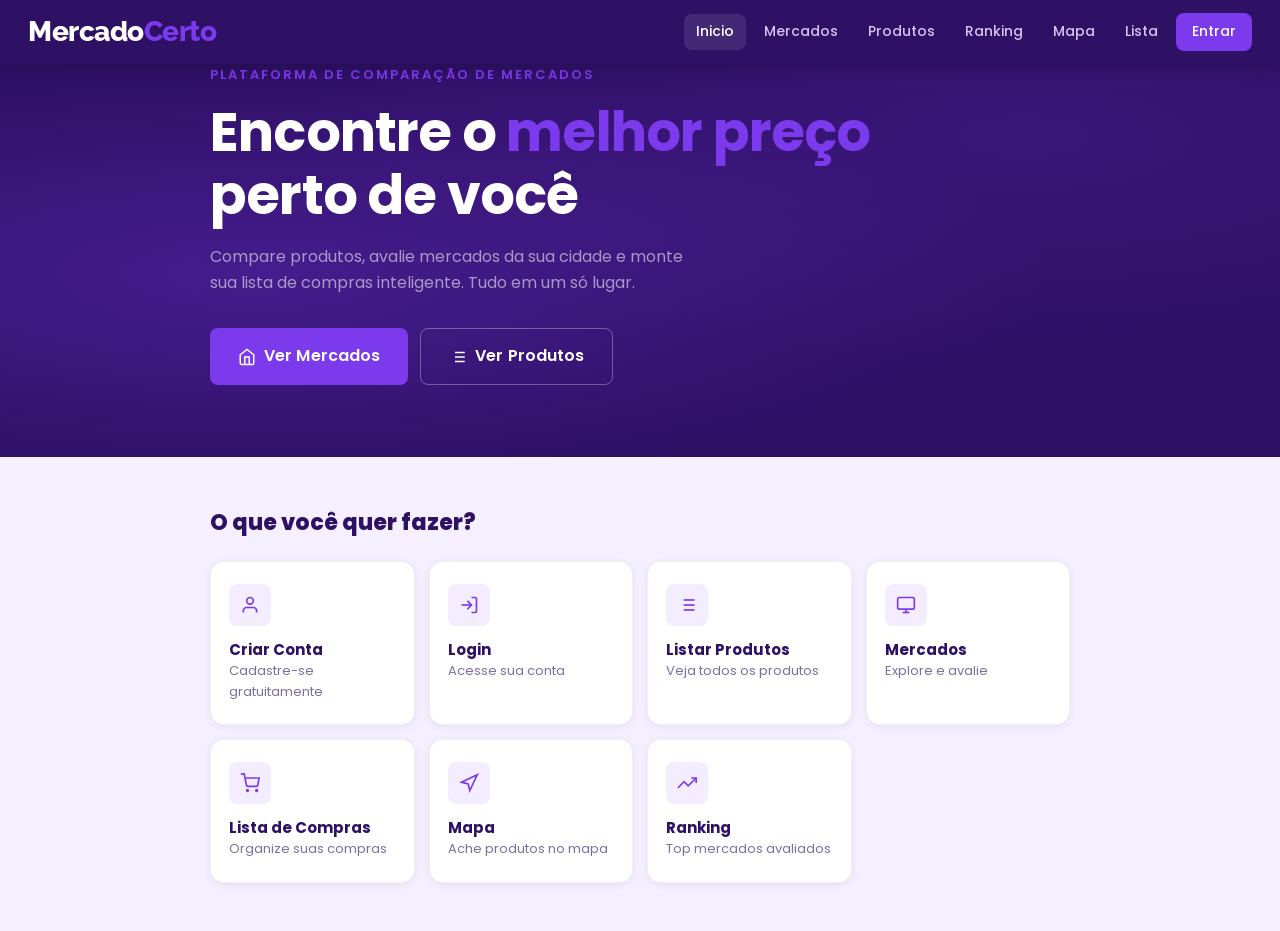
==== commit 75c7d344: "Restringe cadastro de produto a comercios e corrige dropdown da lista - index.html: cards "Cadastrar" ====
--- a/src/main/resources/static/index.html
+++ b/src/main/resources/static/index.html
@@ -61,13 +61,13 @@
         </div>
       </a>
 
-      <a href="cadastro-produto.html" class="action-card">
+      <a href="cadastro-produto.html" class="action-card" data-only-comercio style="display:none;">
         <div class="action-card-icon">
           <svg width="20" height="20" viewBox="0 0 24 24" fill="none" stroke="currentColor" stroke-width="2"><path d="M21 16V8a2 2 0 00-1-1.73l-7-4a2 2 0 00-2 0l-7 4A2 2 0 003 8v8a2 2 0 001 1.73l7 4a2 2 0 002 0l7-4A2 2 0 0021 16z"/></svg>
         </div>
         <div>
           <div class="action-card-label">Cadastrar Produto</div>
-          <div class="action-card-desc">Adicione um novo item</div>
+          <div class="action-card-desc">Adicione um novo item ao seu catálogo</div>
         </div>
       </a>
 
@@ -81,7 +81,7 @@
         </div>
       </a>
 
-      <a href="cadastro-mercado.html" class="action-card">
+      <a href="cadastro-mercado.html" class="action-card" data-only-comercio style="display:none;">
         <div class="action-card-icon">
           <svg width="20" height="20" viewBox="0 0 24 24" fill="none" stroke="currentColor" stroke-width="2"><path d="M3 9l9-7 9 7v11a2 2 0 01-2 2H5a2 2 0 01-2-2z"/><polyline points="9 22 9 12 15 12 15 22"/></svg>
         </div>
@@ -141,11 +141,18 @@
   // Adaptar interface baseado no usuario logado
   (function() {
     const u = getUsuarioLogado();
-    if (!u) return;
-
-    // Esconder cards de login/cadastro se logado
     const actions = document.querySelector('.actions-grid');
     if (!actions) return;
+
+    // Cards exclusivos de COMERCIO/ADMIN: por padrão escondidos no HTML,
+    // liberados aqui se o tipoConta permitir.
+    if (u && (u.tipoConta === 'COMERCIO' || u.tipoConta === 'ADMIN')) {
+      actions.querySelectorAll('[data-only-comercio]').forEach(el => {
+        el.style.display = '';
+      });
+    }
+
+    if (!u) return;
 
     // Adicionar card de dashboard no inicio
     const dashCard = document.createElement('a');
@@ -161,17 +168,10 @@
       </div>`;
     actions.insertBefore(dashCard, actions.firstChild);
 
-    // Esconder cards de Criar Conta e Login
-    const links = actions.querySelectorAll('a');
-    links.forEach(link => {
+    // Esconder cards de Criar Conta e Login (já está logado)
+    actions.querySelectorAll('a').forEach(link => {
       if (link.href.includes('cadastro.html') || link.href.includes('login.html')) {
         link.style.display = 'none';
-      }
-      // Esconder "Cadastrar Produto" e "Cadastrar Mercado" para consumidores
-      if (u.tipoConta === 'USUARIO') {
-        if (link.href.includes('cadastro-produto.html') || link.href.includes('cadastro-mercado.html')) {
-          link.style.display = 'none';
-        }
       }
     });
   })();
